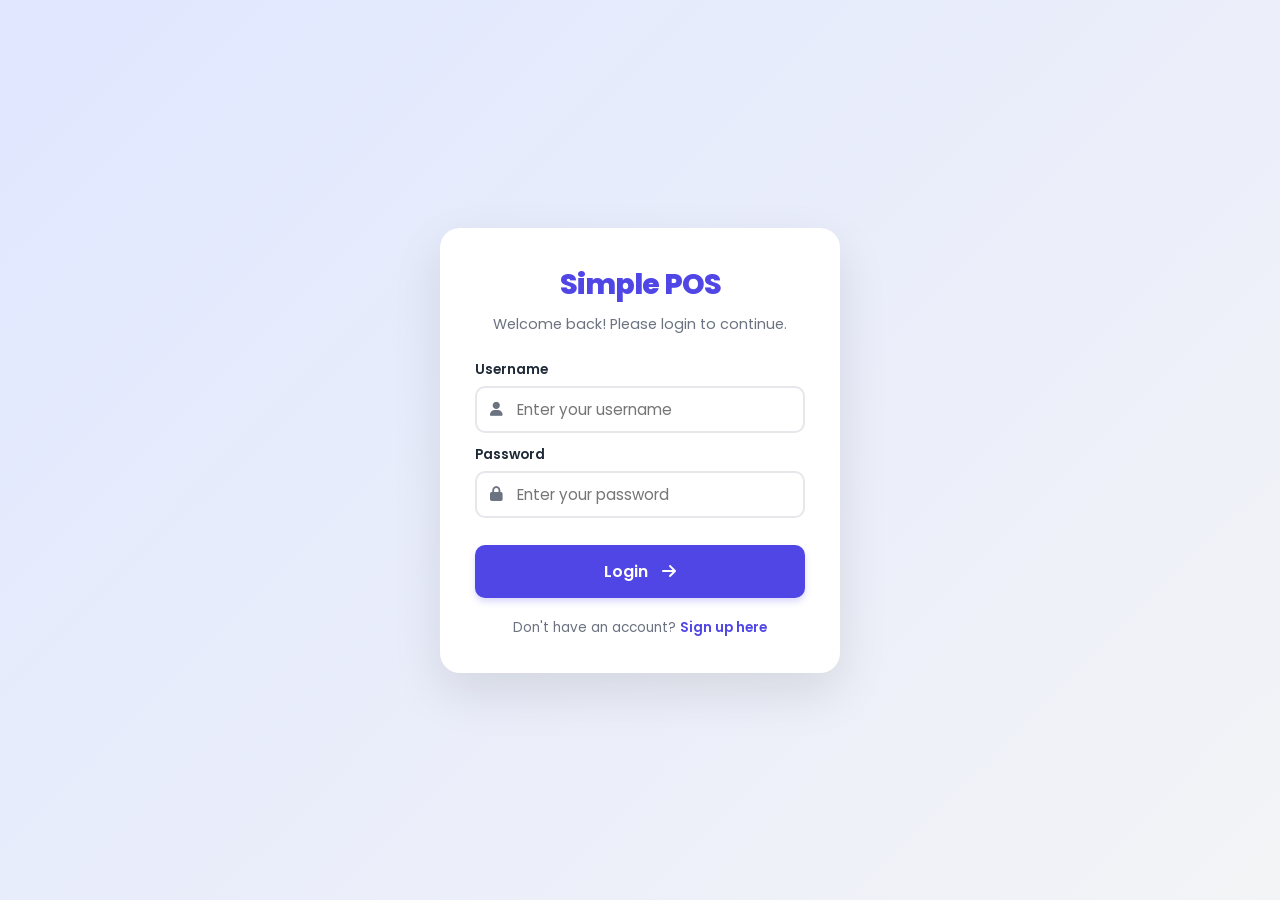
==== login.html @ 2a73866c "Add files via upload" ====
<!DOCTYPE html>
<html lang="en">
<head>
    <meta charset="UTF-8">
    <meta name="viewport" content="width=device-width, initial-scale=1.0">
    <title>Login - Simple POS</title>
    <link href="https://fonts.googleapis.com/css2?family=Poppins:wght@300;400;600;800&display=swap" rel="stylesheet">
    <link rel="stylesheet" href="https://cdnjs.cloudflare.com/ajax/libs/font-awesome/6.0.0/css/all.min.css">
    <link rel="stylesheet" href="style.css">
</head>
<body>

<div id="notification-container" class="notification-container"></div>

<div class="auth-container">
    <div class="auth-card">
        <div class="auth-header">
            <h1>Simple POS</h1>
            <p>Welcome back! Please login to continue.</p>
        </div>
        
        <form id="login-form">
            <div class="form-group">
                <label>Username</label>
                <div style="position: relative;">
                    <i class="fas fa-user" style="position: absolute; left: 15px; top: 50%; transform: translateY(-50%); color: var(--gray);"></i>
                    <input type="text" id="username" required placeholder="Enter your username" style="padding-left: 40px;">
                </div>
            </div>
            
            <div class="form-group">
                <label>Password</label>
                <div style="position: relative;">
                    <i class="fas fa-lock" style="position: absolute; left: 15px; top: 50%; transform: translateY(-50%); color: var(--gray);"></i>
                    <input type="password" id="password" required placeholder="Enter your password" style="padding-left: 40px;">
                </div>
            </div>
            
            <button type="submit" class="btn-auth">
                Login <i class="fas fa-arrow-right" style="margin-left: 10px;"></i>
            </button>
        </form>
        
        <div class="auth-footer">
            <p>Don't have an account? <a href="signup.html">Sign up here</a></p>
        </div>
    </div>
</div>

<script>
    function showNotification(message, type = 'success') {
        const container = document.getElementById('notification-container');
        const notif = document.createElement('div');
        notif.className = `notification ${type}`;
        const icon = type === 'success' ? 'fa-check-circle' : 'fa-exclamation-circle';
        notif.innerHTML = `<i class="fas ${icon}"></i><span>${message}</span>`;
        
        container.appendChild(notif);
        
        setTimeout(() => {
            notif.classList.add('hiding'); 
            notif.addEventListener('animationend', () => {
                notif.remove();
            });
        }, 3000);
    }

    document.getElementById('login-form').addEventListener('submit', async (e) => {
        e.preventDefault();
        const username = document.getElementById('username').value;
        const password = document.getElementById('password').value;
        
        try {
            const res = await fetch('api/auth_login.php', { 
                method: 'POST', 
                headers: { 'Content-Type': 'application/json' }, 
                body: JSON.stringify({ username, password }) 
            });
            
            const data = await res.json();
            
            if (res.ok) {
                sessionStorage.setItem('user', JSON.stringify(data.user));
                window.location.href = 'index.html';
            } else {
                showNotification(data.message || 'Login failed', 'error');
            }
        } catch (err) {
            console.error(err);
            showNotification('Connection error. Please try again.', 'error');
        }
    });
</script>

</body>
</html>
---- style.css ----
:root {
    --primary: #4f46e5;
    --primary-dark: #4338ca;
    --bg: #f3f4f6;
    --white: #ffffff;
    --text: #1f2937;
    --gray: #6b7280;
    --danger: #ef4444;
    --success: #10b981;
    --sidebar-width: 240px;
    --header-height: 60px;
}

* { box-sizing: border-box; margin: 0; padding: 0; font-family: 'Poppins', sans-serif; }

body { 
    background-color: var(--bg); 
    color: var(--text); 
    height: 100vh; 
    display: flex; 
    overflow: hidden; 
    font-size: 0.9rem;
}

/* === AUTH PAGES === */
.auth-container {
    width: 100%;
    height: 100vh;
    display: flex;
    justify-content: center;
    align-items: center;
    background: linear-gradient(135deg, #e0e7ff 0%, #f3f4f6 100%);
    padding: 20px;
}

.auth-card {
    background: var(--white);
    padding: 35px;
    border-radius: 20px;
    box-shadow: 0 20px 50px rgba(0,0,0,0.1);
    width: 100%;
    max-width: 400px;
    animation: bounceUp 0.8s cubic-bezier(0.175, 0.885, 0.32, 1.275) forwards;
}

.auth-header { text-align: center; margin-bottom: 25px; }
.auth-header h1 { font-size: 1.8rem; color: var(--primary); font-weight: 800; margin-bottom: 8px; letter-spacing: -1px; }
.auth-header p { color: var(--gray); font-size: 0.9rem; }
.auth-footer { text-align: center; margin-top: 20px; font-size: 0.85rem; color: var(--gray); }
.auth-footer a { color: var(--primary); text-decoration: none; font-weight: 600; transition: 0.2s; }
.auth-footer a:hover { color: var(--primary-dark); text-decoration: underline; }

.btn-auth {
    width: 100%;
    padding: 14px;
    background: var(--primary);
    color: white;
    border: none;
    border-radius: 10px;
    font-size: 1rem;
    font-weight: 600;
    cursor: pointer;
    transition: all 0.3s;
    margin-top: 15px;
    box-shadow: 0 4px 6px rgba(79, 70, 229, 0.2);
}
.btn-auth:hover { 
    background: var(--primary-dark); 
    transform: translateY(-2px); 
    box-shadow: 0 8px 15px rgba(79, 70, 229, 0.3); 
}

/* === SIDEBAR NAVIGATION === */
.sidebar {
    width: var(--sidebar-width);
    background: var(--white);
    height: 100%;
    display: flex;
    flex-direction: column;
    padding: 15px;
    border-right: 1px solid #e5e7eb;
    flex-shrink: 0;
}

.brand {
    font-size: 1.4rem;
    font-weight: 800;
    color: var(--primary);
    margin-bottom: 30px;
    padding-left: 10px;
    display: block;
    letter-spacing: -0.5px;
    transition: color 0.2s;
    
    /* UPDATED: Allow text wrapping */
    white-space: normal;      /* Allow text to wrap to next line */
    overflow: visible;        /* Show full text */
    text-overflow: clip;      /* Remove ellipsis (...) */
    word-wrap: break-word;    /* Break long words if necessary */
    line-height: 1.2;         /* Better spacing for multi-line text */
    
    cursor: default;
}

.nav-links { list-style: none; flex: 1; }
.nav-links li { margin-bottom: 8px; }

.nav-btn {
    width: 100%;
    display: flex;
    align-items: center;
    gap: 12px;
    padding: 10px 15px;
    border: none;
    background: transparent;
    color: var(--gray);
    font-size: 0.95rem;
    font-weight: 500;
    border-radius: 10px;
    cursor: pointer;
    transition: all 0.3s;
    text-align: left;
}

.nav-btn:hover { background: #f3f4f6; color: var(--primary); }
.nav-btn.active { background: #e0e7ff; color: var(--primary); font-weight: 600; }
.nav-btn i { font-size: 1.1rem; width: 20px; text-align: center; }

.user-profile {
    padding: 12px;
    background: #f9fafb;
    border-radius: 10px;
    display: flex;
    align-items: center;
    gap: 10px;
    margin-top: auto;
}
.user-info { flex: 1; overflow: hidden; }
.user-info h4 { font-size: 0.85rem; margin: 0; white-space: nowrap; overflow: hidden; text-overflow: ellipsis; font-weight: 600; }
.user-info small { font-size: 0.7rem; color: var(--gray); }
.logout-btn { background: #fee2e2; color: #ef4444; border: none; width: 32px; height: 32px; border-radius: 8px; cursor: pointer; display: flex; align-items: center; justify-content: center; transition: 0.2s; font-size: 0.9rem; }
.logout-btn:hover { background: #ef4444; color: white; }

/* === MAIN CONTENT AREA === */
.main-content {
    flex: 1;
    display: flex;
    flex-direction: column;
    height: 100vh;
    overflow: hidden;
    position: relative;
}

.view-section {
    display: none;
    flex: 1;
    flex-direction: column;
    height: 100%;
    overflow: hidden;
    animation: fadeIn 0.4s ease-out;
}
.view-section.active { display: flex; }

/* Keyframes */
@keyframes fadeIn { from { opacity: 0; } to { opacity: 1; } }
@keyframes bounceUp { 0% { opacity: 0; transform: translateY(50px) scale(0.8); } 100% { opacity: 1; transform: translateY(0) scale(1); } }
@keyframes fadeInUp { from { opacity: 0; transform: translateY(15px); } to { opacity: 1; transform: translateY(0); } }

.top-header {
    background: var(--white);
    padding: 0 25px;
    display: flex;
    justify-content: space-between;
    align-items: center;
    border-bottom: 1px solid #e5e7eb;
    height: var(--header-height);
    flex-shrink: 0;
}
.page-title { font-size: 1.1rem; font-weight: 600; }
.search-wrapper { position: relative; width: 280px; }
.search-wrapper i { position: absolute; left: 15px; top: 50%; transform: translateY(-50%); color: var(--gray); font-size: 0.9rem; }
.search-wrapper input { width: 100%; padding: 8px 10px 8px 35px; border-radius: 20px; border: 1px solid #e5e7eb; background: #f9fafb; outline: none; transition: 0.3s; font-size: 0.9rem; }
.search-wrapper input:focus { border-color: var(--primary); background: white; }

/* === POS LAYOUT === */
.pos-container { display: flex; height: calc(100% - var(--header-height)); }
.product-area { flex: 7; padding: 15px; overflow-y: auto; overflow-x: hidden; }
.cart-area { 
    flex: 3; 
    background: var(--white); 
    border-left: 1px solid #e5e7eb; 
    display: flex; 
    flex-direction: column; 
    height: 100%; 
}

/* === CATEGORIES & GRID === */
.categories { display: flex; gap: 8px; margin-bottom: 15px; overflow-x: auto; padding-bottom: 5px; }
.categories button { padding: 6px 14px; border-radius: 20px; border: 1px solid #e5e7eb; background: white; cursor: pointer; white-space: nowrap; transition: 0.2s; font-size: 0.85rem; }
.categories button:hover { background: #f3f4f6; }
.categories button.active { background: var(--primary); color: white; border-color: var(--primary); box-shadow: 0 3px 5px rgba(79, 70, 229, 0.2); }

.product-grid { display: grid; grid-template-columns: repeat(auto-fill, minmax(160px, 1fr)); gap: 15px; }

.product-card { 
    background: white; padding: 12px; border-radius: 14px; text-align: center; 
    border: 1px solid transparent; box-shadow: 0 2px 5px rgba(0,0,0,0.05); 
    transition: 0.2s; position: relative; cursor: pointer; 
    display: flex;
    flex-direction: column;
    height: 100%;
    opacity: 0;
    animation: fadeInUp 0.5s ease-out forwards;
}
.product-card:hover { transform: translateY(-4px); border-color: var(--primary); box-shadow: 0 8px 16px rgba(0,0,0,0.1); }

.product-img-wrapper { 
    width: 100%; 
    aspect-ratio: 1/1; 
    border-radius: 10px; 
    overflow: hidden; 
    background: #f9fafb; 
    margin-bottom: 10px;
    display: flex; align-items: center; justify-content: center;
    position: relative;
    flex-shrink: 0; 
}
.product-img { width: 100%; height: 100%; object-fit: cover; }
.product-card-content { display: flex; flex-direction: column; flex-grow: 1; }
.product-name {
    font-size: 0.9rem; font-weight: 600; margin-bottom: 6px; line-height: 1.3;
    display: -webkit-box; -webkit-line-clamp: 2; line-clamp: 2; -webkit-box-orient: vertical; overflow: hidden; height: 2.6em; 
}
.variant-badge { align-self: center; background-color: #e0e7ff; color: var(--primary); font-size: 0.7rem; font-weight: 600; padding: 2px 8px; border-radius: 10px; margin-bottom: 5px; }
.meta-spacer { height: 1.4em; margin-bottom: 5px; }
.product-price { color: var(--text); font-weight: 800; font-size: 1.1rem; margin-top: auto; }
.card-actions { 
    position: absolute; top: 8px; right: 8px; 
    display: flex; gap: 4px; opacity: 0; transition: opacity 0.2s; 
    background: rgba(255,255,255,0.95); padding: 4px; border-radius: 6px; z-index: 10; 
}
.product-card:hover .card-actions { opacity: 1; }
.action-btn { width: 26px; height: 26px; border-radius: 50%; border: none; cursor: pointer; display: flex; align-items: center; justify-content: center; color: white; font-size: 0.8rem; transition: transform 0.2s; }
.edit-btn { background: #f59e0b; }
.delete-btn { background: #ef4444; }
.action-btn:hover { transform: scale(1.1); }

/* === CART AREA === */
.cart-header { padding: 15px; border-bottom: 1px solid #e5e7eb; display: flex; justify-content: space-between; align-items: center; flex-shrink: 0; height: var(--header-height); }
.cart-header h3 { font-size: 1rem; }
.cart-items { flex: 1; overflow-y: auto; padding: 15px; display: flex; flex-direction: column; gap: 12px; }

.empty-cart-state {
    flex: 1; display: flex; flex-direction: column; justify-content: center; align-items: center; 
    color: var(--gray); text-align: center; opacity: 0.6;
    animation: fadeIn 0.3s ease;
}
.empty-cart-state p { font-size: 1.1rem; font-weight: 500; margin-top: 0; }

.cart-item { 
    display: grid;
    /* Columns: Image | Info/Controls | Price/Remove */
    grid-template-columns: 60px 1fr auto; 
    /* Rows: Top (Info+Remove) | Bottom (Controls+Price) */
    grid-template-rows: auto auto; 
    gap: 8px 12px;
    background: white;
    border: 1px solid #e5e7eb;
    border-radius: 12px;
    padding: 12px;
    position: relative;
    transition: all 0.2s;
    flex-shrink: 0;
}

.cart-item-img { width: 45px; height: 45px; border-radius: 8px; object-fit: cover; background: #f3f4f6; flex-shrink: 0; }
.item-info { 
    grid-row: 1;
    grid-column: 2;
    display: flex;
    flex-direction: column;
    justify-content: center;
}
.item-info h4 { 
    font-size: 0.9rem; 
    font-weight: 700; 
    margin-bottom: 2px; 
    color: var(--text);
    line-height: 1.2;
}
.item-info .unit-price { 
    font-size: 0.75rem; 
    color: var(--gray); 
}

.item-controls { 
    grid-row: 2;
    grid-column: 2;
    align-self: end;
    justify-self: start;
    
    display: flex; 
    align-items: center; 
    background: white; 
    border: 1px solid #e5e7eb; /* Border instead of gray bg */
    border-radius: 8px; 
    padding: 0;
    height: 32px; /* Fixed height for neatness */
    overflow: hidden;
}

.qty-btn { 
    background: white; 
    border: none; 
    width: 30px; 
    height: 100%; 
    cursor: pointer; 
    font-weight: bold; 
    color: var(--primary); 
    font-size: 1rem;
    transition: background 0.2s;
}

.qty-btn:hover { 
    background: #f3f4f6; 
}

.item-controls span { 
    margin: 0 8px; 
    font-weight: 600; 
    font-size: 0.85rem; }

.item-controls span.qty-val { 
    margin: 0; 
    padding: 0 8px;
    font-weight: 600; 
    font-size: 0.9rem; 
    min-width: 24px;
    text-align: center;
    color: var(--text);
}

.item-total { 
    grid-row: 2;
    grid-column: 3;
    align-self: end;
    justify-self: end;
    
    font-weight: 800; 
    font-size: 1.1rem; /* Bigger font */
    color: var(--text);
    line-height: 1;
    margin-bottom: 4px; /* Align visually with buttons */
}

.btn-remove-item { 
    grid-row: 1;
    grid-column: 3;
    justify-self: end;
    align-self: start;
    
    background: transparent; 
    color: #9ca3af; /* Softer gray */
    border: none; 
    width: 24px; 
    height: 24px; 
    cursor: pointer; 
    font-size: 0.9rem; 
    margin: -4px -4px 0 0; /* Pull slightly to corner */
    transition: color 0.2s;
}

.btn-remove-item:hover { 
    color: var(--danger); 
    background: transparent;
}

.cart-footer { padding: 20px; background: #f9fafb; border-top: 1px solid #e5e7eb; flex-shrink: 0; }
.summary-row { display: flex; justify-content: space-between; margin-bottom: 5px; font-size: 0.85rem; color: var(--gray); }
.total { display: flex; justify-content: space-between; font-size: 1.2rem; font-weight: 800; color: var(--text); border-top: 1px solid #e5e7eb; padding-top: 10px; margin-top: 8px; }

/* === SALES VIEW === */
.sales-view-content { padding: 25px; overflow-y: auto; height: 100%; }
.stats-cards { display: grid; grid-template-columns: repeat(2, 1fr); gap: 15px; margin-bottom: 25px; }
.stat-card { background: white; padding: 18px; border-radius: 14px; box-shadow: 0 2px 10px rgba(0,0,0,0.05); display: flex; align-items: center; gap: 15px; }
.stat-icon { width: 50px; height: 50px; border-radius: 12px; background: #e0e7ff; color: var(--primary); display: flex; align-items: center; justify-content: center; font-size: 1.5rem; }
.stat-info h3 { font-size: 1.5rem; margin: 0; color: var(--text); font-weight: 700; }
.stat-info p { margin: 0; color: var(--gray); font-size: 0.85rem; }

.table-container { background: white; border-radius: 14px; padding: 15px; box-shadow: 0 2px 10px rgba(0,0,0,0.05); overflow: hidden; }
.styled-table { width: 100%; border-collapse: collapse; }
.styled-table th { text-align: left; padding: 12px; color: var(--gray); border-bottom: 2px solid #e5e7eb; font-size: 0.85rem; }
.styled-table td { padding: 12px; border-bottom: 1px solid #f3f4f6; color: var(--text); font-size: 0.9rem; }

.clickable-row { cursor: pointer; transition: background 0.2s; }
.clickable-row:hover { background: #f8fafc; }
.clickable-row.active-row { background: #f0f4ff; border-left: 4px solid var(--primary); }

.order-detail-row td { padding: 0 !important; background: #fcfcfd; }
.detail-container { 
    padding: 20px 30px; 
    border-bottom: 2px solid #eee; 
    animation: slideDown 0.3s ease-out; 
}

@keyframes slideDown { 
    from { opacity: 0; transform: translateY(-10px); } 
    to { opacity: 1; transform: translateY(0); } 
}

.detail-table { width: 100%; margin-bottom: 20px; border-spacing: 0; }
.detail-table th { font-size: 0.75rem; text-transform: uppercase; color: var(--gray); padding-bottom: 10px; border-bottom: 1px solid #eee; }
.detail-table td { padding: 8px 0; font-size: 0.85rem; border-bottom: none; }

.detail-footer { display: flex; justify-content: space-between; align-items: flex-start; padding-top: 15px; border-top: 2px solid #f3f4f6; }
.detail-footer .breakdown { width: 250px; }
.detail-footer .breakdown p { display: flex; justify-content: space-between; margin-bottom: 4px; font-size: 0.85rem; }
.detail-footer .breakdown h4 { display: flex; justify-content: space-between; font-weight: 700; color: var(--text); }
.detail-footer .actions { text-align: right; }

/* === MODALS === */
.modal { display: none; position: fixed; z-index: 5000; top: 0; left: 0; width: 100%; height: 100%; background: rgba(0,0,0,0.5); align-items: center; justify-content: center; }
.modal.active { display: flex; }
.modal-content { 
    background-color: white; padding: 25px; border-radius: 16px; width: 450px; max-width: 90%; 
    box-shadow: 0 20px 50px rgba(0,0,0,0.2); 
    transform: scale(0.9); opacity: 0; transition: 0.3s; max-height: 90vh; overflow-y: auto; 
}
.modal.active .modal-content { transform: scale(1); opacity: 1; }

.modal-content.animate-out { animation: scaleFadeOut 0.3s forwards; }
.modal-content.animate-in { animation: bounceUp 0.5s cubic-bezier(0.175, 0.885, 0.32, 1.275) forwards; }
@keyframes scaleFadeOut { to { opacity: 0; transform: scale(0.8); } }

.modal-header { display: flex; justify-content: space-between; align-items: center; margin-bottom: 20px; }
.modal-header h2 { font-size: 1.3rem; margin: 0; }
.close-btn { background: none; border: none; font-size: 1.3rem; cursor: pointer; color: var(--gray); transition: 0.2s; }
.close-btn:hover { color: var(--danger); transform: rotate(90deg); }

/* === GLOBAL UTILS === */
.btn-primary { background: var(--primary); color: white; border: none; padding: 10px 18px; border-radius: 10px; cursor: pointer; font-weight: 600; transition: 0.2s; display: inline-flex; align-items: center; justify-content: center; gap: 8px; font-size: 0.9rem; }
.btn-primary:hover { background: var(--primary-dark); transform: translateY(-1px); }
.btn-danger { background: #fee2e2; color: #ef4444; border: none; padding: 6px 10px; border-radius: 8px; cursor: pointer; transition: 0.2s; font-size: 0.85rem; }
.btn-danger:hover { background: #ef4444; color: white; }
.checkout-btn { width: 100%; background: var(--primary); color: white; padding: 14px; font-size: 1.05rem; border-radius: 12px; border: none; font-weight: bold; cursor: pointer; transition: 0.2s; margin-top: 20px; }
.checkout-btn:hover { background: var(--primary-dark); transform: translateY(-2px); }
.text-success { color: #10b981; font-weight: bold; }

/* === NOTIFICATIONS === */
.notification-container { 
    position: fixed; 
    bottom: 30px; 
    left: 50%; 
    transform: translateX(-50%); 
    z-index: 9999; 
    display: flex; 
    flex-direction: column-reverse; 
    gap: 10px; 
}

.notification { 
    background: white; 
    padding: 10px 20px; 
    border-radius: 50px; 
    box-shadow: 0 10px 30px rgba(0,0,0,0.15); 
    display: flex; 
    gap: 10px; 
    align-items: center; 
    min-width: 250px;
    animation: popUp 0.4s cubic-bezier(0.175, 0.885, 0.32, 1.275) forwards;
}
.notification.hiding {
    animation: popDown 0.4s cubic-bezier(0.175, 0.885, 0.32, 1.275) forwards;
}

@keyframes popUp { 
    from { transform: translateY(100px) scale(0.8); opacity: 0; } 
    to { transform: translateY(0) scale(1); opacity: 1; } 
}

@keyframes popDown { 
    from { transform: translateY(0) scale(1); opacity: 1; } 
    to { transform: translateY(100px) scale(0.8); opacity: 0; } 
}

.form-group { margin-bottom: 12px; }
.form-group label { display: block; font-weight: 600; margin-bottom: 6px; font-size: 0.85rem; }
.form-group input, .form-group select { width: 100%; padding: 10px; border: 2px solid #e5e7eb; border-radius: 10px; font-size: 0.95rem; outline: none; }
.form-group input:focus, .form-group select:focus { border-color: var(--primary); }

/* Payment Buttons */
.payment-methods { display: grid; grid-template-columns: 1fr 1fr; gap: 12px; margin-bottom: 20px; }
.pay-btn { padding: 15px; border: 2px solid #e5e7eb; background: white; border-radius: 12px; cursor: pointer; display: flex; flex-direction: column; align-items: center; gap: 8px; transition: all 0.3s; position: relative; overflow: hidden; }
.pay-btn:hover { border-color: var(--primary); transform: translateY(-3px); box-shadow: 0 5px 15px rgba(0,0,0,0.05); }
.pay-btn.active { border-color: var(--primary); background: #e0e7ff; color: var(--primary); font-weight: bold; }
.pay-btn i { font-size: 1.5rem; }
.payment-input-area { background: #f9fafb; padding: 15px; border-radius: 12px; border: 1px dashed #cbd5e1; margin-bottom: 15px; text-align: center; }
.payment-input-area label { display: block; margin-bottom: 8px; color: var(--gray); font-weight: 600; font-size: 0.9rem; }
.payment-input-area input { width: 100%; padding: 12px; border: 2px solid #e5e7eb; border-radius: 10px; font-size: 1.3rem; text-align: center; font-weight: bold; color: var(--primary); outline: none; }
.payment-input-area input:focus { border-color: var(--primary); background: white; }

/* Image Upload & Variant */
.image-upload-wrapper { width: 100%; display: flex; justify-content: center; margin-bottom: 15px; }
.image-upload-box { width: 120px; height: 120px; border: 2px dashed #cbd5e1; border-radius: 15px; display: flex; flex-direction: column; justify-content: center; align-items: center; cursor: pointer; background-color: #f9fafb; transition: all 0.3s; position: relative; overflow: hidden; }
.image-upload-box:hover { border-color: var(--primary); background-color: #e0e7ff; }
.image-upload-box img { width: 100%; height: 100%; object-fit: cover; position: absolute; top: 0; left: 0; z-index: 2; }
.upload-placeholder { display: flex; flex-direction: column; align-items: center; color: var(--gray); z-index: 1; font-size: 0.9rem; }

/* === FIXED: VARIANT ROWS STYLING === */
.variant-row { 
    display: flex; 
    gap: 10px; 
    margin-bottom: 10px; 
    align-items: center;
}
.variant-row input { 
    flex: 1; 
    min-width: 70px; 
    padding: 10px; 
    border: 2px solid #e5e7eb; 
    border-radius: 10px; 
    outline: none;
    font-size: 0.9rem;
}
.variant-row input:focus {
    border-color: var(--primary);
}
.btn-remove-variant { 
    flex-shrink: 0; 
    width: 36px; 
    height: 36px; 
    background: #fee2e2; 
    color: var(--danger); 
    border: none; 
    border-radius: 10px; 
    cursor: pointer; 
    display: flex; 
    align-items: center; 
    justify-content: center; 
    font-size: 1.1rem; 
    transition: 0.2s; 
}
.btn-remove-variant:hover { background: var(--danger); color: white; }

/* === FIXED SETTINGS PAGE LAYOUT === */

/* 1. Enable Scrolling for the Settings Page */
.settings-view-content {
    padding: 25px;
    height: 100%;       /* Take full height of parent */
    overflow-y: auto;   /* Scroll if content is too long */
    overflow-x: hidden;
    box-sizing: border-box;
}

/* 2. Container for Side-by-Side Cards */
.settings-grid-row {
    display: grid;
    grid-template-columns: 1fr 1fr; /* Two equal columns */
    gap: 20px;
    margin-bottom: 20px;
}

/* On smaller screens, stack them */
@media (max-width: 768px) {
    .settings-grid-row {
        grid-template-columns: 1fr;
    }
}

/* 3. Card Adjustments */
.settings-card {
    background: white;
    padding: 25px;
    border-radius: 14px;
    box-shadow: 0 2px 10px rgba(0,0,0,0.05);
    border: 1px solid #e5e7eb;
    animation: fadeInUp 0.5s ease-out forwards;
    height: 100%; /* Make cards same height */
    display: flex;
    flex-direction: column;
}

.settings-header {
    margin-bottom: 20px;
    border-bottom: 1px solid #f3f4f6;
    padding-bottom: 15px;
}

.settings-header h3 {
    font-size: 1.1rem;
    color: var(--text);
    font-weight: 700;
    margin: 0;
}

.settings-footer {
    margin-top: auto; /* Pushes button to bottom of card */
    text-align: right;
    border-top: 1px solid #f3f4f6;
    padding-top: 20px;
}

/* 4. Input Field Styling */
.settings-card input[type="text"],
.settings-card input[type="number"] {
    width: 100%;
    padding: 12px;
    border: 1px solid #e5e7eb;
    border-radius: 8px;
    font-size: 0.95rem;
    color: var(--text);
    background: #f9fafb;
    transition: 0.2s;
}

.settings-card input:focus {
    border-color: var(--primary);
    background: white;
    outline: none;
}

/* === DATE SEPARATOR STYLING === */
.date-separator td {
    background-color: #f3f4f6; /* Light gray background */
    color: var(--primary-dark); /* Dark primary color text */
    font-weight: 800;
    font-size: 0.85rem;
    text-transform: uppercase;
    letter-spacing: 0.5px;
    padding: 10px 15px !important;
    border-bottom: 2px solid #e5e7eb;
}

/* Optional: Add a left border to match branding */
.date-separator td {
    border-left: 4px solid var(--primary);
}

/* === SALES HISTORY DATE SEPARATOR === */
.date-separator td {
    background-color: #f3f4f6;
    color: var(--primary);
    font-weight: 700;
    font-size: 0.9rem;
    padding: 10px 15px !important;
    border-bottom: 2px solid #e5e7eb;
    text-transform: uppercase;
    letter-spacing: 0.5px;
}
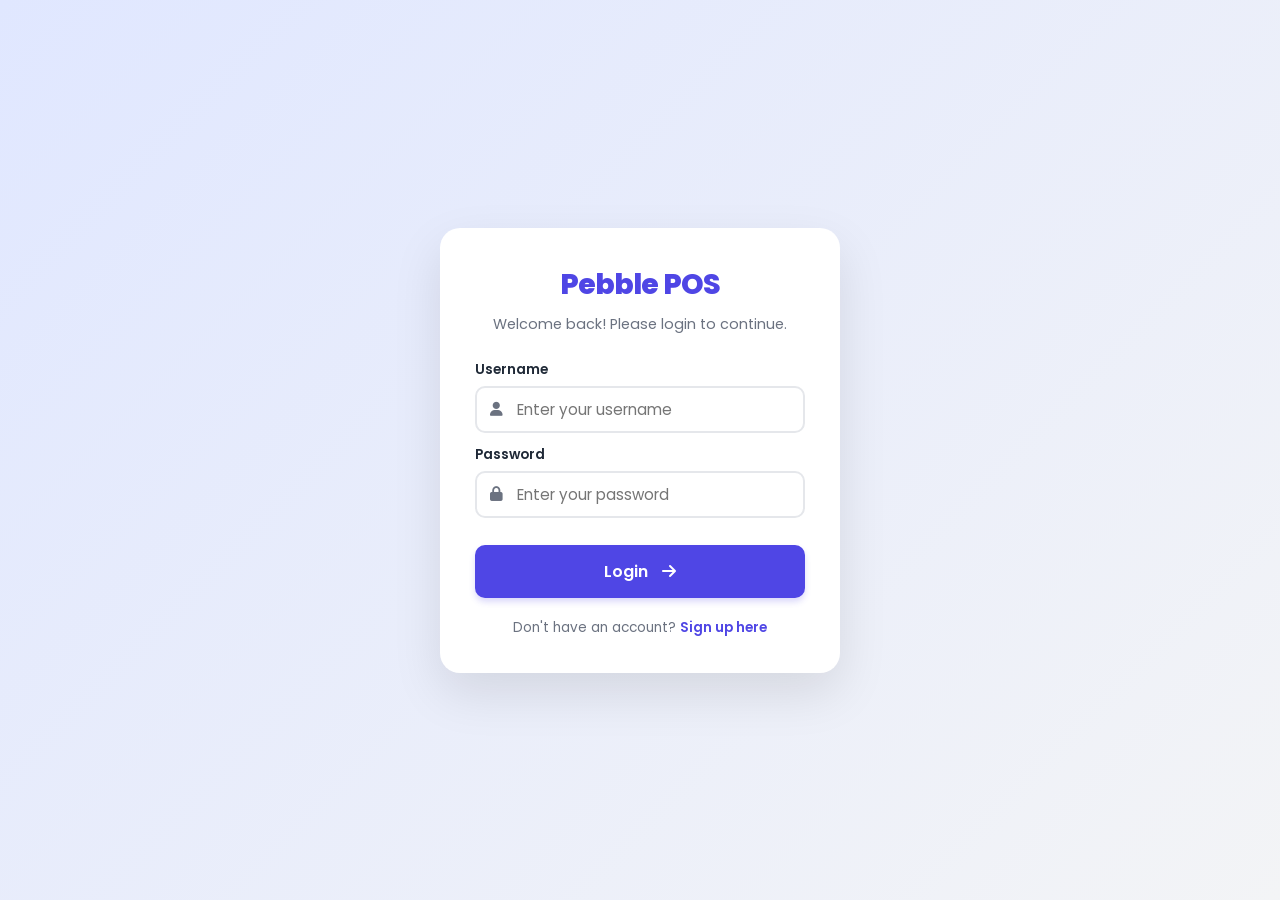
==== commit 19d8ab51: "Add files via upload" ====
--- a/login.html
+++ b/login.html
@@ -3,7 +3,8 @@
 <head>
     <meta charset="UTF-8">
     <meta name="viewport" content="width=device-width, initial-scale=1.0">
-    <title>Login - Simple POS</title>
+    <title>Login - Pebble POS</title>
+    <link rel="icon" type="image/png" href="pebble.png">
     <link href="https://fonts.googleapis.com/css2?family=Poppins:wght@300;400;600;800&display=swap" rel="stylesheet">
     <link rel="stylesheet" href="https://cdnjs.cloudflare.com/ajax/libs/font-awesome/6.0.0/css/all.min.css">
     <link rel="stylesheet" href="style.css">
@@ -15,7 +16,7 @@
 <div class="auth-container">
     <div class="auth-card">
         <div class="auth-header">
-            <h1>Simple POS</h1>
+            <h1>Pebble POS</h1>
             <p>Welcome back! Please login to continue.</p>
         </div>
         
@@ -81,7 +82,7 @@
             
             if (res.ok) {
                 sessionStorage.setItem('user', JSON.stringify(data.user));
-                window.location.href = 'index.html';
+                window.location.href = 'index.php';
             } else {
                 showNotification(data.message || 'Login failed', 'error');
             }
